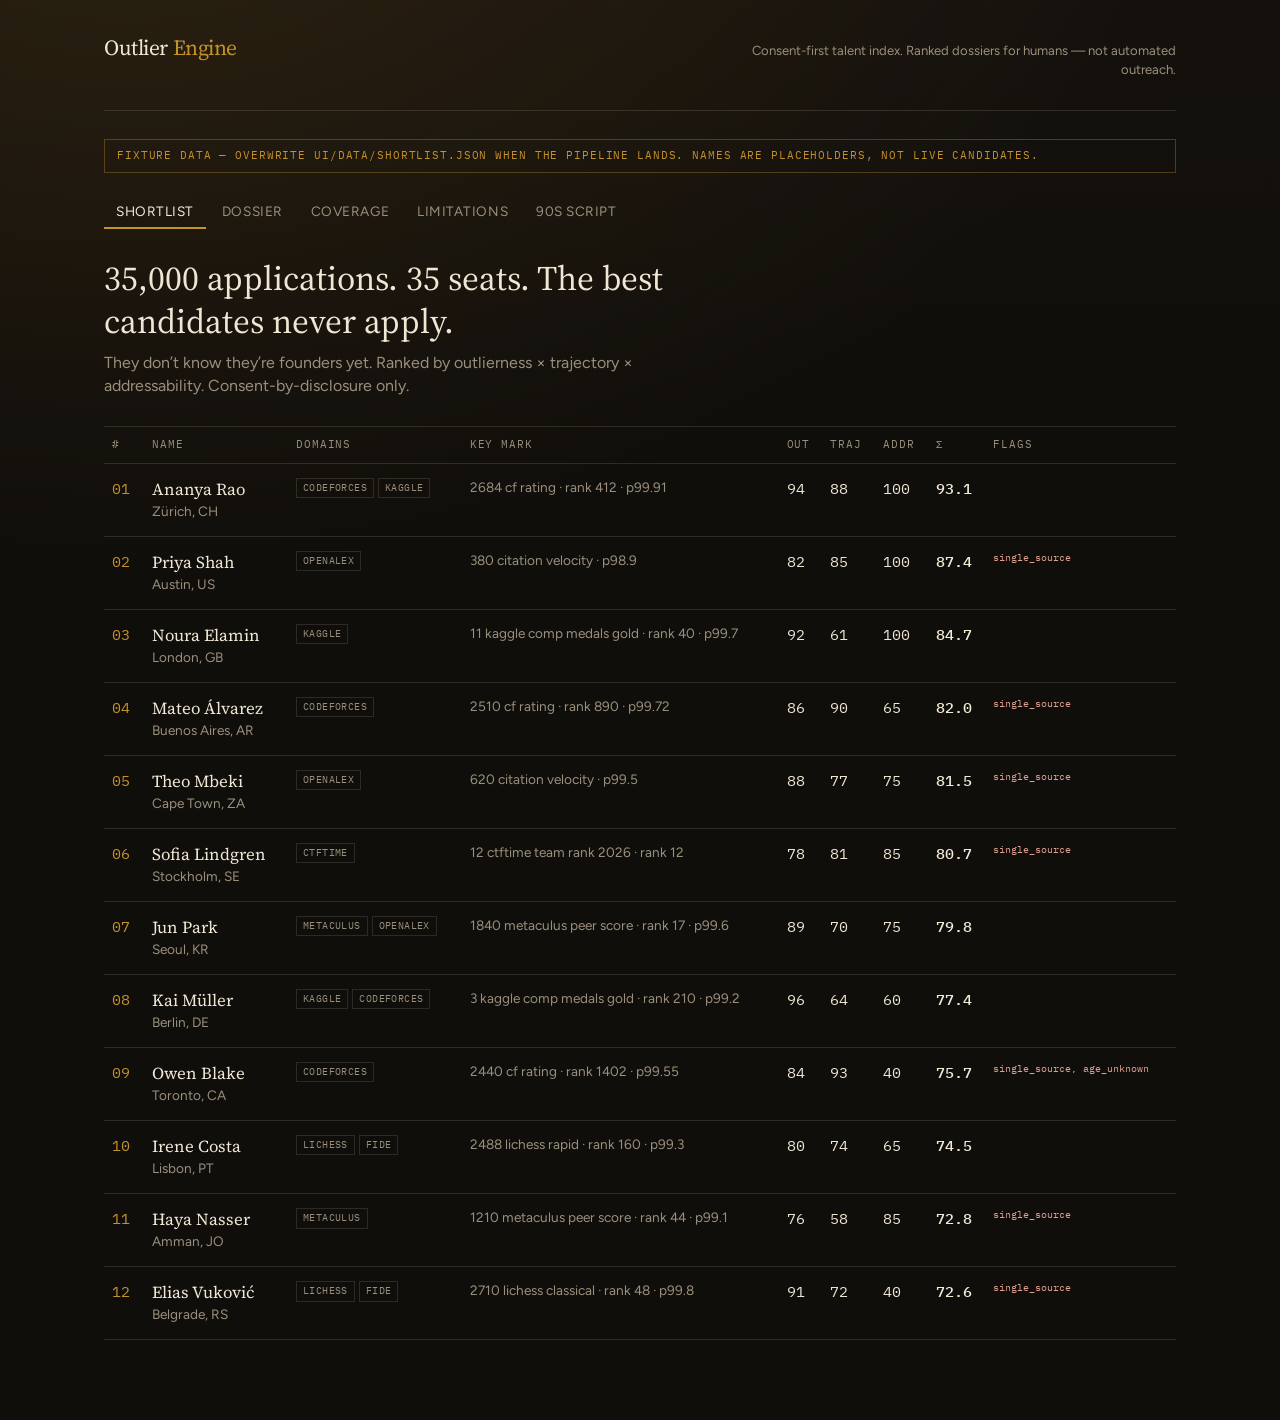
==== ui/index.html @ 34bd92c1 "Add fixture-backed demo UI and deck artifacts. Lets the 90-second walkthrough run in parallel with t" ====
<!DOCTYPE html>
<html lang="en">
<head>
  <meta charset="utf-8" />
  <meta name="viewport" content="width=device-width, initial-scale=1" />
  <title>Outlier Engine — shortlist</title>
  <link rel="preconnect" href="https://fonts.googleapis.com" />
  <link rel="preconnect" href="https://fonts.gstatic.com" crossorigin />
  <link href="https://fonts.googleapis.com/css2?family=Figtree:wght@400;500&family=IBM+Plex+Mono:wght@400;500&family=Source+Serif+4:opsz,wght@8..60,400;8..60,500&display=swap" rel="stylesheet" />
  <link rel="stylesheet" href="css/app.css" />
</head>
<body>
  <div class="app">
    <header class="topbar">
      <div class="mark">Outlier <span>Engine</span></div>
      <p class="tagline">Consent-first talent index. Ranked dossiers for humans — not automated outreach.</p>
    </header>
    <div id="banner" class="fixture-banner hidden">Fixture data — overwrite ui/data/shortlist.json when the pipeline lands. Names are placeholders, not live candidates.</div>
    <nav id="nav" class="nav"></nav>
    <main id="main"></main>
  </div>
  <script src="js/app.js"></script>
</body>
</html>
---- ui/css/app.css ----
:root {
  --bg: #100e0b;
  --bg-elev: #1a1713;
  --paper: #f3ead8;
  --ink: #1c1814;
  --ink-soft: #5c5348;
  --line: #d9cbb0;
  --brass: #9a6b1f;
  --brass-bright: #c4922a;
  --rule: rgba(255, 245, 220, 0.12);
  --muted: #9a8f7c;
  --ok: #3d6b4f;
  --flag: #8a3b28;
  --serif: "Source Serif 4", "Iowan Old Style", Georgia, serif;
  --sans: "Figtree", "Avenir Next", system-ui, sans-serif;
  --mono: "IBM Plex Mono", ui-monospace, monospace;
}

*,
*::before,
*::after {
  box-sizing: border-box;
}

html,
body {
  margin: 0;
  min-height: 100%;
  background: var(--bg);
  color: #efe6d4;
  font-family: var(--sans);
  font-size: 16px;
  line-height: 1.45;
}

body {
  background-image:
    radial-gradient(ellipse 80% 50% at 10% -10%, rgba(154, 107, 31, 0.18), transparent),
    linear-gradient(180deg, #14110d, var(--bg) 28%);
}

a {
  color: inherit;
}

button,
.nav button {
  font-family: inherit;
}

.app {
  max-width: 1120px;
  margin: 0 auto;
  padding: 28px 24px 80px;
}

.topbar {
  display: flex;
  align-items: baseline;
  justify-content: space-between;
  gap: 16px;
  border-bottom: 1px solid var(--rule);
  padding-bottom: 18px;
  margin-bottom: 28px;
}

.mark {
  font-family: var(--serif);
  font-size: 1.35rem;
  letter-spacing: -0.02em;
}

.mark span {
  color: var(--brass-bright);
}

.tagline {
  color: var(--muted);
  font-size: 0.82rem;
  max-width: 28rem;
  text-align: right;
}

.fixture-banner {
  font-family: var(--mono);
  font-size: 11px;
  letter-spacing: 0.08em;
  text-transform: uppercase;
  color: var(--brass-bright);
  border: 1px solid rgba(196, 146, 42, 0.35);
  padding: 8px 12px;
  margin-bottom: 22px;
}

.nav {
  display: flex;
  gap: 4px;
  margin-bottom: 28px;
  flex-wrap: wrap;
}

.nav button {
  background: transparent;
  color: var(--muted);
  border: 0;
  border-bottom: 2px solid transparent;
  padding: 8px 12px;
  cursor: pointer;
  font-size: 0.85rem;
  letter-spacing: 0.04em;
  text-transform: uppercase;
}

.nav button[aria-current="page"] {
  color: var(--paper);
  border-bottom-color: var(--brass-bright);
}

.hook {
  font-family: var(--serif);
  font-size: clamp(1.6rem, 3vw, 2.15rem);
  font-weight: 400;
  line-height: 1.25;
  max-width: 36rem;
  margin: 0 0 8px;
}

.hook-sub {
  color: var(--muted);
  margin: 0 0 28px;
  max-width: 36rem;
}

.table-wrap {
  overflow-x: auto;
  border-top: 1px solid var(--rule);
}

table.shortlist {
  width: 100%;
  border-collapse: collapse;
  font-size: 0.92rem;
}

table.shortlist th {
  text-align: left;
  font-family: var(--mono);
  font-size: 11px;
  font-weight: 400;
  letter-spacing: 0.08em;
  text-transform: uppercase;
  color: var(--muted);
  padding: 10px 8px;
  border-bottom: 1px solid var(--rule);
}

table.shortlist td {
  padding: 14px 8px;
  border-bottom: 1px solid var(--rule);
  vertical-align: top;
}

table.shortlist tbody tr {
  cursor: pointer;
}

table.shortlist tbody tr:hover {
  background: rgba(243, 234, 216, 0.04);
}

.rank {
  font-family: var(--mono);
  color: var(--brass-bright);
  width: 2.5rem;
}

.name {
  font-family: var(--serif);
  font-size: 1.05rem;
}

.domains,
.achieve {
  color: var(--muted);
  font-size: 0.85rem;
}

.num {
  font-family: var(--mono);
  font-variant-numeric: tabular-nums;
}

.composite {
  font-weight: 500;
  color: var(--paper);
}

.pills {
  display: flex;
  flex-wrap: wrap;
  gap: 4px;
}

.pill {
  font-family: var(--mono);
  font-size: 10px;
  letter-spacing: 0.04em;
  text-transform: uppercase;
  border: 1px solid var(--rule);
  padding: 2px 6px;
  color: var(--muted);
}

.flag {
  font-family: var(--mono);
  font-size: 10px;
  color: #e0a090;
}

/* Dossier — light paper on dark chrome */
.dossier-chrome {
  display: flex;
  justify-content: space-between;
  align-items: center;
  margin-bottom: 16px;
  gap: 12px;
}

.ghost {
  background: transparent;
  color: var(--muted);
  border: 1px solid var(--rule);
  padding: 6px 12px;
  cursor: pointer;
  font-size: 0.8rem;
}

.paper {
  background: var(--paper);
  color: var(--ink);
  padding: 40px 44px 56px;
  box-shadow: 0 24px 60px rgba(0, 0, 0, 0.45);
}

.paper h1 {
  font-family: var(--serif);
  font-weight: 400;
  font-size: 2.4rem;
  letter-spacing: -0.03em;
  margin: 0 0 4px;
}

.meta-line {
  color: var(--ink-soft);
  font-size: 0.9rem;
  margin-bottom: 20px;
}

.why {
  font-family: var(--serif);
  font-size: 1.2rem;
  line-height: 1.4;
  margin: 0 0 28px;
  max-width: 38rem;
}

.score-row {
  display: grid;
  grid-template-columns: repeat(4, 1fr);
  gap: 12px;
  border-top: 1px solid var(--line);
  border-bottom: 1px solid var(--line);
  padding: 16px 0;
  margin-bottom: 32px;
}

.score-row .lbl {
  font-family: var(--mono);
  font-size: 10px;
  letter-spacing: 0.1em;
  text-transform: uppercase;
  color: var(--ink-soft);
}

.score-row .val {
  font-family: var(--serif);
  font-size: 1.8rem;
}

.paper h2 {
  font-family: var(--mono);
  font-size: 11px;
  letter-spacing: 0.14em;
  text-transform: uppercase;
  color: var(--brass);
  font-weight: 500;
  margin: 28px 0 12px;
}

.achieve-block {
  display: grid;
  grid-template-columns: 8rem 1fr auto;
  gap: 8px 16px;
  padding: 10px 0;
  border-bottom: 1px solid var(--line);
  font-size: 0.95rem;
}

.achieve-block a {
  color: var(--brass);
}

.spark {
  width: 100%;
  height: 88px;
  display: block;
}

.spark-caption {
  font-family: var(--mono);
  font-size: 11px;
  color: var(--ink-soft);
  margin-top: 6px;
}

.reach {
  display: grid;
  gap: 6px;
}

.reach a {
  color: var(--brass);
}

.draft {
  border: 1px dashed var(--brass);
  padding: 14px 16px;
  background: rgba(154, 107, 31, 0.08);
}

.draft strong {
  font-family: var(--mono);
  font-size: 10px;
  letter-spacing: 0.12em;
  color: var(--flag);
  display: block;
  margin-bottom: 8px;
}

.evidence li {
  margin-bottom: 8px;
  color: var(--ink-soft);
  font-size: 0.9rem;
}

.limitations {
  display: grid;
  gap: 12px;
}

.limitations article {
  border: 1px solid var(--rule);
  padding: 16px 18px;
}

.limitations h3 {
  margin: 0 0 6px;
  font-size: 1rem;
  font-family: var(--serif);
  font-weight: 400;
}

.limitations p {
  margin: 0;
  color: var(--muted);
  font-size: 0.9rem;
}

.cov-table {
  width: 100%;
  border-collapse: collapse;
  font-size: 0.88rem;
}

.cov-table th,
.cov-table td {
  text-align: left;
  padding: 10px 8px;
  border-bottom: 1px solid var(--rule);
}

.cov-table th {
  font-family: var(--mono);
  font-size: 11px;
  letter-spacing: 0.08em;
  text-transform: uppercase;
  color: var(--muted);
  font-weight: 400;
}

.status-built {
  color: #8fbf9a;
}

.status-id {
  color: var(--muted);
}

.excluded {
  margin-top: 36px;
}

.excluded article {
  border-left: 3px solid var(--flag);
  padding: 8px 0 8px 14px;
  margin-bottom: 14px;
}

.excluded h3 {
  margin: 0 0 4px;
  font-size: 1rem;
}

.excluded p {
  margin: 0;
  color: var(--muted);
  font-size: 0.9rem;
}

.script ol {
  color: #efe6d4;
  padding-left: 1.2rem;
}

.script li {
  margin-bottom: 14px;
  max-width: 40rem;
}

.hidden {
  display: none;
}

@media (max-width: 720px) {
  .paper {
    padding: 24px 18px 40px;
  }

  .score-row,
  .achieve-block {
    grid-template-columns: 1fr 1fr;
  }

  .tagline {
    display: none;
  }
}
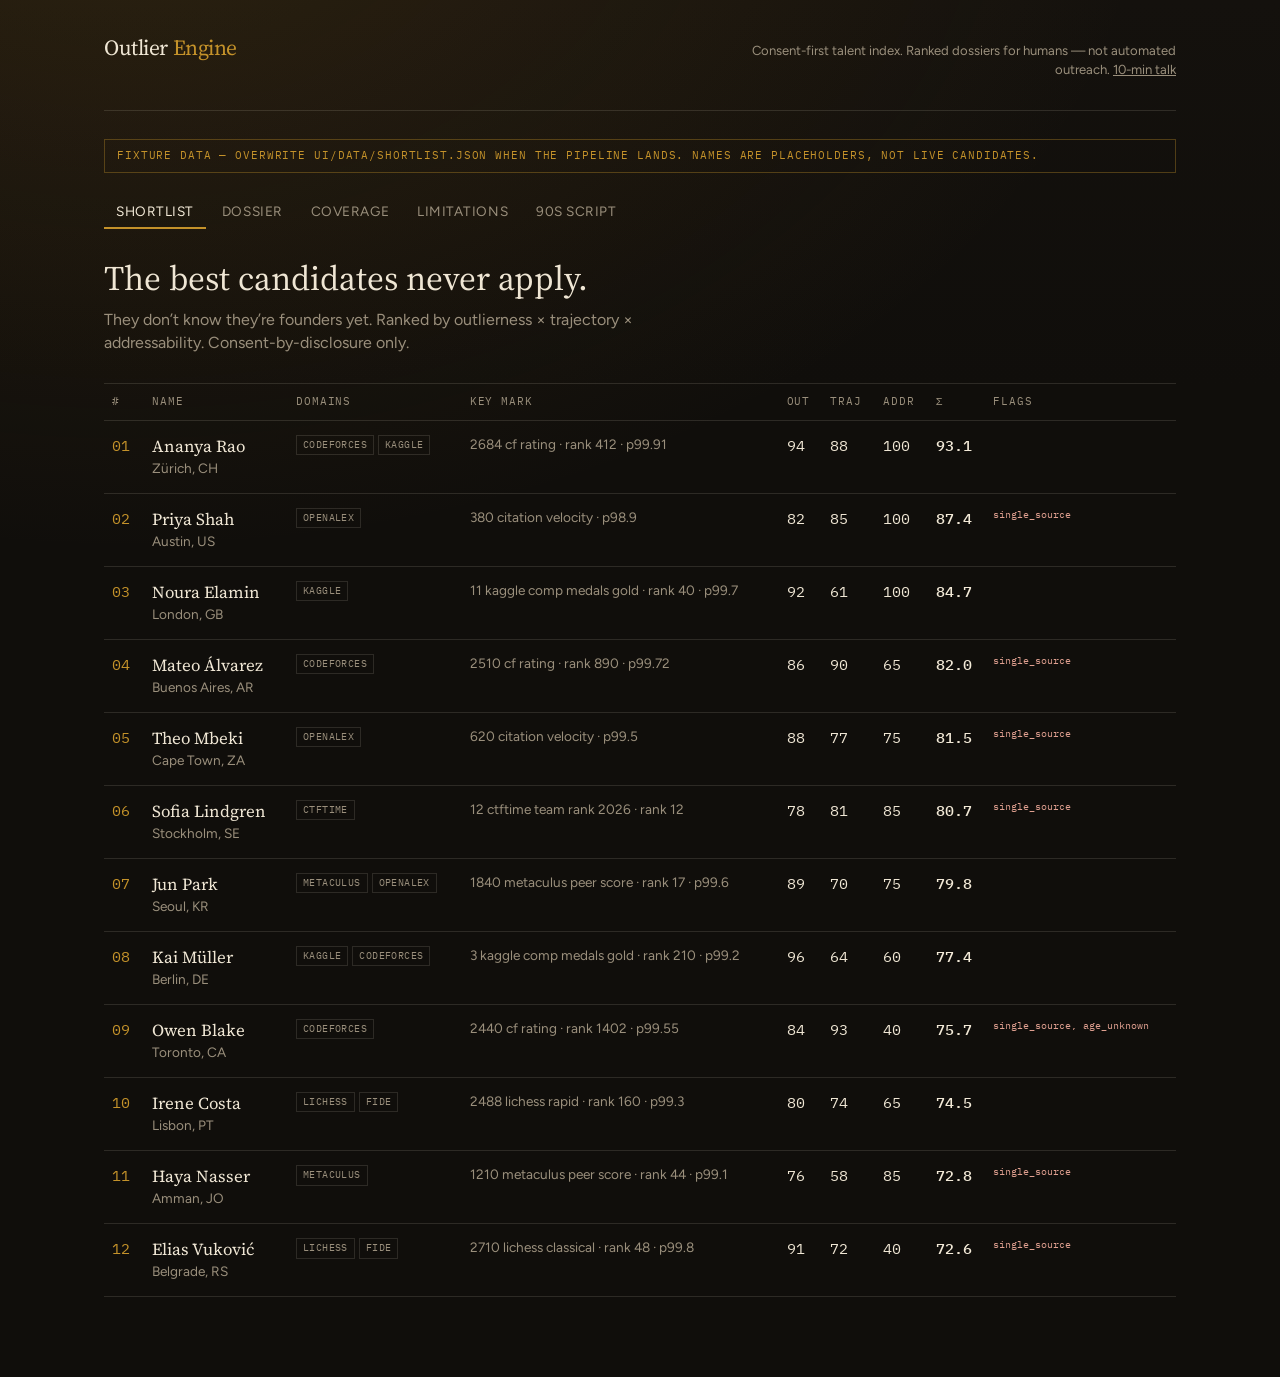
==== commit 0b565252: "Add a 10-minute talk deck covering live pipeline state and planned first-party APIs. Co-authored-by:" ====
--- a/ui/index.html
+++ b/ui/index.html
@@ -13,7 +13,7 @@
   <div class="app">
     <header class="topbar">
       <div class="mark">Outlier <span>Engine</span></div>
-      <p class="tagline">Consent-first talent index. Ranked dossiers for humans — not automated outreach.</p>
+      <p class="tagline">Consent-first talent index. Ranked dossiers for humans — not automated outreach. <a href="talk.html">10-min talk</a></p>
     </header>
     <div id="banner" class="fixture-banner hidden">Fixture data — overwrite ui/data/shortlist.json when the pipeline lands. Names are placeholders, not live candidates.</div>
     <nav id="nav" class="nav"></nav>
